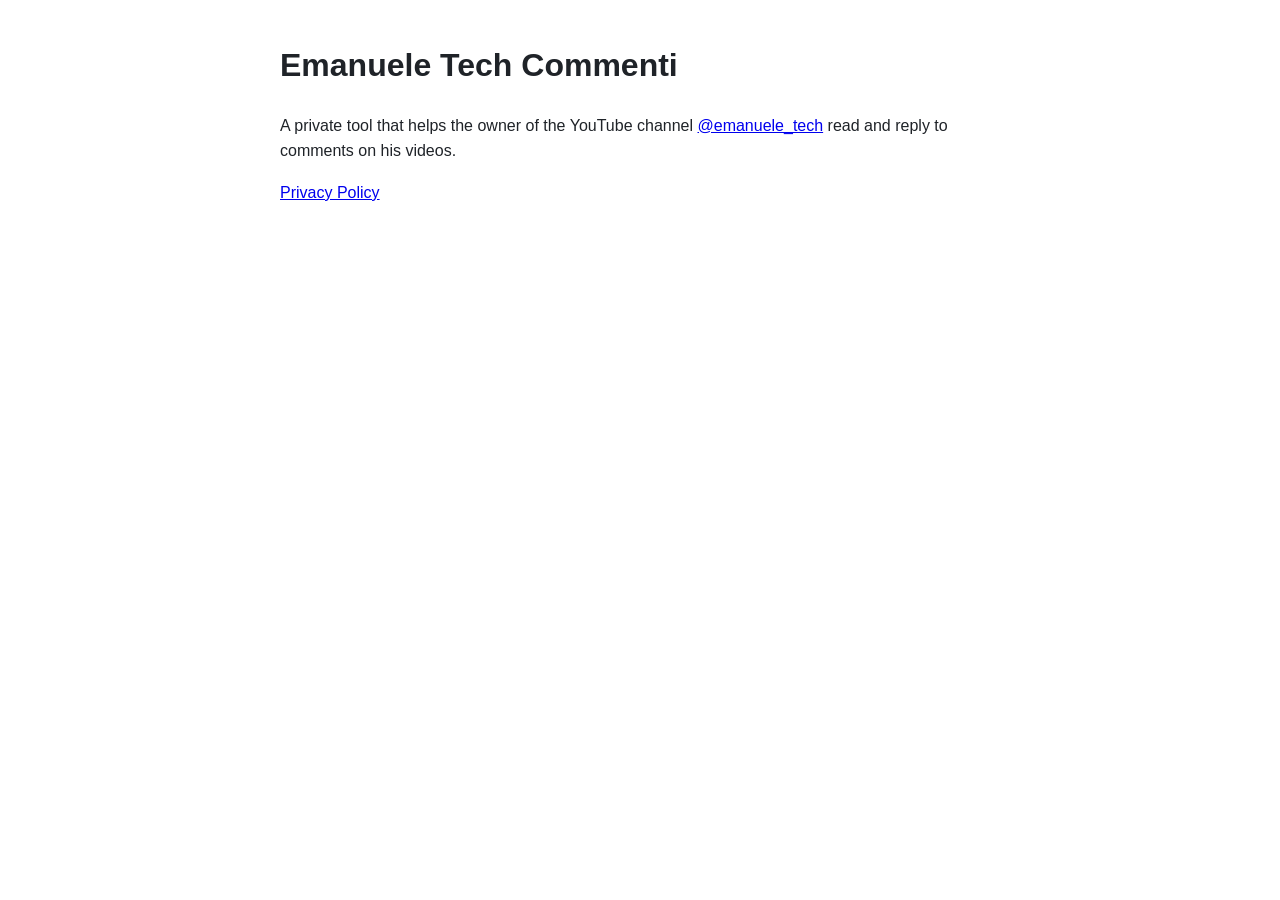
==== index.html @ bf9ad86f "Home page" ====
<!doctype html>
<html lang="en">
<head>
<meta charset="utf-8">
<meta name="viewport" content="width=device-width, initial-scale=1">
<title>Emanuele Tech Commenti</title>
<style>
  body { font-family: -apple-system, BlinkMacSystemFont, "Segoe UI", Roboto, sans-serif; max-width: 720px; margin: 40px auto; padding: 0 16px; line-height: 1.6; color: #1f2328; }
</style>
</head>
<body>
<h1>Emanuele Tech Commenti</h1>
<p>A private tool that helps the owner of the YouTube channel
<a href="https://www.youtube.com/@emanuele_tech">@emanuele_tech</a> read and reply to comments on his videos.</p>
<p><a href="privacy.html">Privacy Policy</a></p>
</body>
</html>
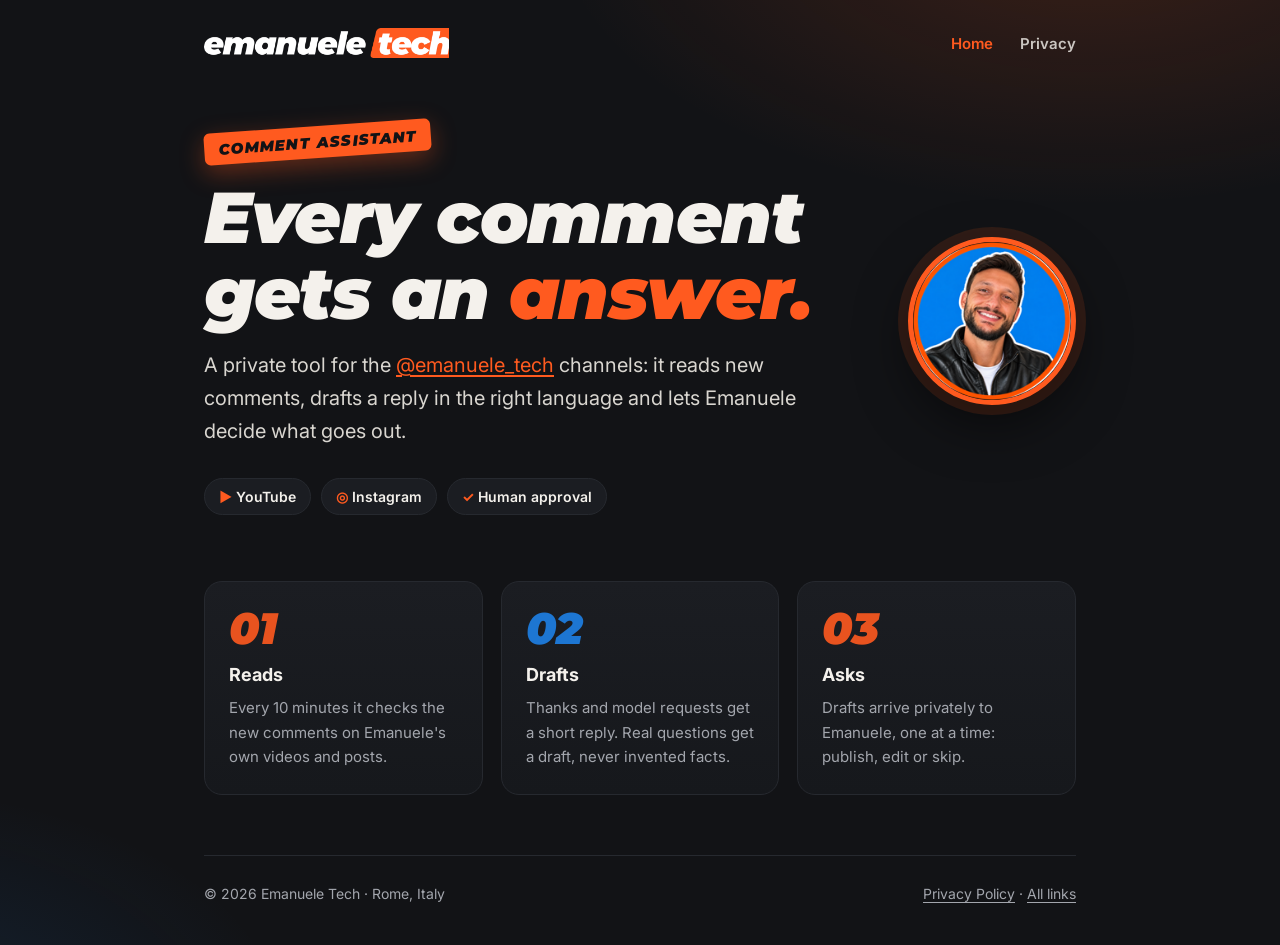
==== commit 5e26a9ff: "Pages in the Emanuele Tech style: home and privacy policy" ====
--- a/index.html
+++ b/index.html
@@ -4,14 +4,60 @@
 <meta charset="utf-8">
 <meta name="viewport" content="width=device-width, initial-scale=1">
 <title>Emanuele Tech Commenti</title>
-<style>
-  body { font-family: -apple-system, BlinkMacSystemFont, "Segoe UI", Roboto, sans-serif; max-width: 720px; margin: 40px auto; padding: 0 16px; line-height: 1.6; color: #1f2328; }
-</style>
+<meta name="description" content="The private comment assistant of Emanuele Tech: it reads new comments, drafts replies and lets Emanuele approve them.">
+<link rel="icon" href="assets/avatar.png">
+<link rel="preconnect" href="https://fonts.googleapis.com">
+<link rel="preconnect" href="https://fonts.gstatic.com" crossorigin>
+<link href="https://fonts.googleapis.com/css2?family=Inter:wght@400;600&family=Montserrat:ital,wght@1,900&display=swap" rel="stylesheet">
+<link rel="stylesheet" href="style.css">
 </head>
 <body>
-<h1>Emanuele Tech Commenti</h1>
-<p>A private tool that helps the owner of the YouTube channel
-<a href="https://www.youtube.com/@emanuele_tech">@emanuele_tech</a> read and reply to comments on his videos.</p>
-<p><a href="privacy.html">Privacy Policy</a></p>
+<div class="wrap">
+  <header class="top">
+    <a href="./"><img src="assets/logo.png" alt="Emanuele Tech"></a>
+    <nav>
+      <a href="./" aria-current="page">Home</a>
+      <a href="privacy.html">Privacy</a>
+    </nav>
+  </header>
+
+  <section class="hero">
+    <div>
+      <span class="tag">Comment assistant</span>
+      <h1>Every comment<br>gets an <em>answer.</em></h1>
+      <p class="lead">A private tool for the <a href="https://www.youtube.com/@emanuele_tech">@emanuele_tech</a> channels:
+        it reads new comments, drafts a reply in the right language and lets Emanuele decide what goes out.</p>
+      <div class="chips">
+        <span class="chip"><b>▶</b> YouTube</span>
+        <span class="chip"><b>◎</b> Instagram</span>
+        <span class="chip"><b>✓</b> Human approval</span>
+      </div>
+    </div>
+    <img class="avatar" src="assets/avatar.png" alt="Emanuele">
+  </section>
+
+  <div class="grid">
+    <div class="card">
+      <div class="n">01</div>
+      <h3>Reads</h3>
+      <p>Every 10 minutes it checks the new comments on Emanuele's own videos and posts.</p>
+    </div>
+    <div class="card blue">
+      <div class="n">02</div>
+      <h3>Drafts</h3>
+      <p>Thanks and model requests get a short reply. Real questions get a draft, never invented facts.</p>
+    </div>
+    <div class="card">
+      <div class="n">03</div>
+      <h3>Asks</h3>
+      <p>Drafts arrive privately to Emanuele, one at a time: publish, edit or skip.</p>
+    </div>
+  </div>
+
+  <footer>
+    <span>© 2026 Emanuele Tech · Rome, Italy</span>
+    <span><a href="privacy.html">Privacy Policy</a> · <a href="https://linktr.ee/emanuele_tech">All links</a></span>
+  </footer>
+</div>
 </body>
 </html>
--- a/style.css
+++ b/style.css
@@ -0,0 +1,123 @@
+:root {
+  --ink: #121316;
+  --ink-2: #1b1d22;
+  --ink-3: #26292f;
+  --orange: #ff5a1f;
+  --blue: #1e80e6;
+  --paper: #f4f1ec;
+  --muted: #a3a6ad;
+}
+
+* { box-sizing: border-box; }
+
+html { background: var(--ink); }
+
+body {
+  margin: 0;
+  color: var(--paper);
+  font: 17px/1.65 "Inter", -apple-system, BlinkMacSystemFont, "Segoe UI", Roboto, sans-serif;
+  background:
+    radial-gradient(900px 500px at 85% -10%, rgba(255, 90, 31, .18), transparent 60%),
+    radial-gradient(700px 420px at -10% 110%, rgba(30, 128, 230, .14), transparent 60%),
+    var(--ink);
+  min-height: 100vh;
+}
+
+a { color: var(--orange); text-underline-offset: 3px; }
+a:hover { color: #ff7b4a; }
+
+.wrap { max-width: 920px; margin: 0 auto; padding: 0 24px; }
+
+/* header */
+.top {
+  display: flex; align-items: center; justify-content: space-between;
+  padding: 28px 0;
+}
+.top img { height: 30px; display: block; }
+.top nav a {
+  color: var(--paper); text-decoration: none; font-weight: 600; font-size: 15px;
+  margin-left: 22px; opacity: .8;
+}
+.top nav a:hover, .top nav a[aria-current] { opacity: 1; color: var(--orange); }
+
+/* the tilted tag of the brand */
+.tag {
+  display: inline-block;
+  background: var(--orange); color: var(--ink);
+  font: 900 italic 15px/1 "Montserrat", sans-serif;
+  letter-spacing: .08em; text-transform: uppercase;
+  padding: 9px 14px 8px; border-radius: 6px;
+  transform: rotate(-4deg);
+  box-shadow: 0 8px 24px rgba(255, 90, 31, .35);
+}
+
+h1, h2 {
+  font-family: "Montserrat", sans-serif; font-style: italic; font-weight: 900;
+  letter-spacing: -.02em; line-height: 1.05; margin: 0;
+}
+h1 { font-size: clamp(40px, 7vw, 72px); margin: 22px 0 18px; }
+h1 em { color: var(--orange); font-style: italic; }
+h2 { font-size: 26px; margin-bottom: 10px; }
+
+.lead { font-size: 20px; color: #d9d6d0; max-width: 640px; margin: 0 0 30px; }
+
+/* hero */
+.hero { padding: 40px 0 56px; display: grid; grid-template-columns: 1fr auto; gap: 40px; align-items: center; }
+.avatar {
+  width: 168px; height: 168px; border-radius: 50%;
+  border: 5px solid var(--orange);
+  box-shadow: 0 0 0 10px rgba(255, 90, 31, .12), 0 20px 50px rgba(0, 0, 0, .5);
+}
+.chips { display: flex; flex-wrap: wrap; gap: 10px; }
+.chip {
+  border: 1px solid var(--ink-3); background: var(--ink-2);
+  border-radius: 999px; padding: 6px 14px; font-size: 14px; font-weight: 600;
+}
+.chip b { color: var(--orange); }
+
+/* steps */
+.grid { display: grid; grid-template-columns: repeat(3, 1fr); gap: 18px; margin: 10px 0 60px; }
+.card {
+  background: linear-gradient(180deg, var(--ink-2), #16181c);
+  border: 1px solid var(--ink-3); border-radius: 18px; padding: 24px;
+  position: relative; overflow: hidden;
+}
+.card .n {
+  font: 900 italic 44px/1 "Montserrat", sans-serif; color: var(--orange); opacity: .9;
+}
+.card h3 { margin: 10px 0 6px; font-size: 18px; }
+.card p { margin: 0; color: var(--muted); font-size: 15px; }
+.card.blue .n { color: var(--blue); }
+
+/* document pages */
+.doc { padding: 20px 0 40px; }
+.doc .meta { color: var(--muted); font-size: 15px; margin-bottom: 34px; }
+.section {
+  background: var(--ink-2); border: 1px solid var(--ink-3);
+  border-left: 4px solid var(--orange);
+  border-radius: 14px; padding: 22px 26px; margin-bottom: 18px;
+}
+.section.blue { border-left-color: var(--blue); }
+.section h2 { font-size: 21px; }
+.section ul { margin: 8px 0 0; padding-left: 20px; }
+.section li { margin: 6px 0; }
+.section p { margin: 8px 0 0; }
+
+footer {
+  border-top: 1px solid var(--ink-3); margin-top: 30px;
+  padding: 26px 0 40px; color: var(--muted); font-size: 14px;
+  display: flex; justify-content: space-between; flex-wrap: wrap; gap: 12px;
+}
+footer a { color: var(--muted); }
+
+@media (max-width: 760px) {
+  .hero { grid-template-columns: 1fr; padding-top: 10px; }
+  .avatar { width: 120px; height: 120px; order: -1; }
+  .grid { grid-template-columns: 1fr; }
+  .top nav a { margin-left: 14px; }
+  .lead { font-size: 18px; }
+  h1 { font-size: 38px; }
+  .top img { height: 24px; }
+  .section { padding: 18px 18px; }
+  a { overflow-wrap: anywhere; }
+}
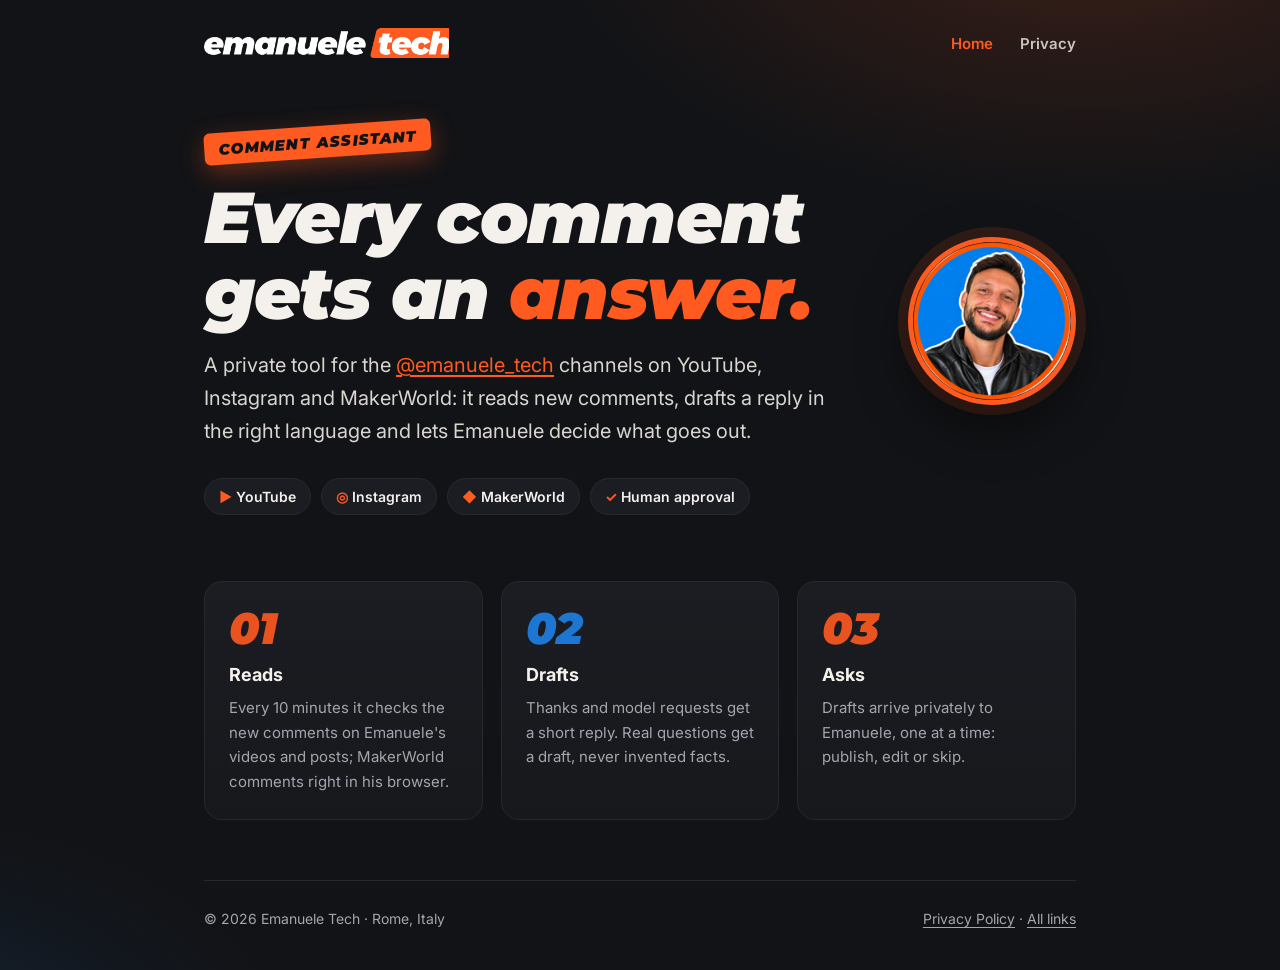
==== commit 8dbdf628: "Pages: Instagram and MakerWorld" ====
--- a/index.html
+++ b/index.html
@@ -25,11 +25,12 @@
     <div>
       <span class="tag">Comment assistant</span>
       <h1>Every comment<br>gets an <em>answer.</em></h1>
-      <p class="lead">A private tool for the <a href="https://www.youtube.com/@emanuele_tech">@emanuele_tech</a> channels:
+      <p class="lead">A private tool for the <a href="https://linktr.ee/emanuele_tech">@emanuele_tech</a> channels on YouTube, Instagram and MakerWorld:
         it reads new comments, drafts a reply in the right language and lets Emanuele decide what goes out.</p>
       <div class="chips">
         <span class="chip"><b>▶</b> YouTube</span>
         <span class="chip"><b>◎</b> Instagram</span>
+        <span class="chip"><b>◆</b> MakerWorld</span>
         <span class="chip"><b>✓</b> Human approval</span>
       </div>
     </div>
@@ -40,7 +41,7 @@
     <div class="card">
       <div class="n">01</div>
       <h3>Reads</h3>
-      <p>Every 10 minutes it checks the new comments on Emanuele's own videos and posts.</p>
+      <p>Every 10 minutes it checks the new comments on Emanuele's videos and posts; MakerWorld comments right in his browser.</p>
     </div>
     <div class="card blue">
       <div class="n">02</div>
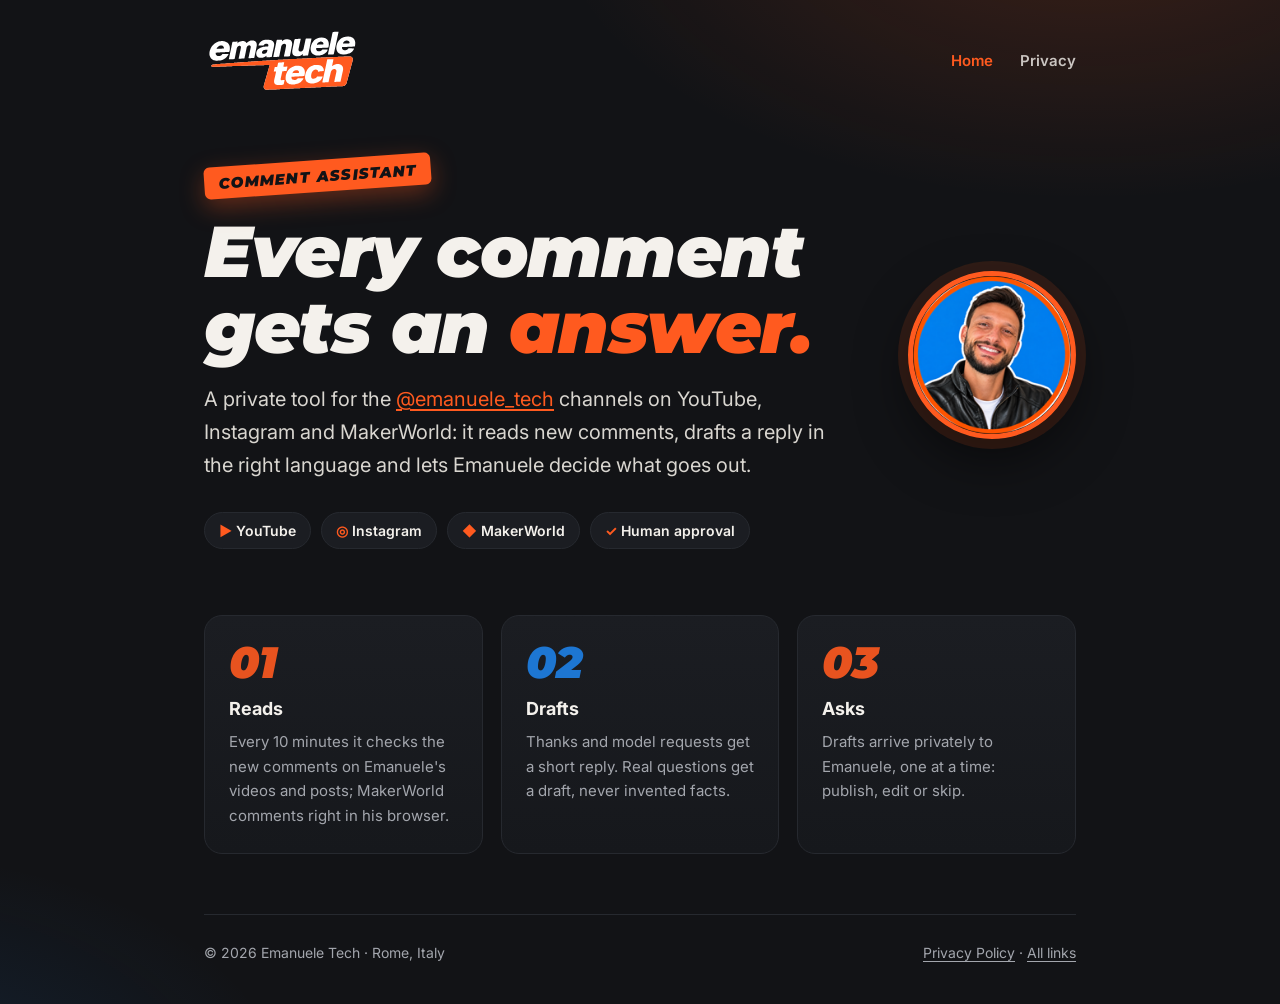
==== commit 695f9d56: "Pages: official Emanuele Tech logo" ====
--- a/index.html
+++ b/index.html
@@ -14,7 +14,7 @@
 <body>
 <div class="wrap">
   <header class="top">
-    <a href="./"><img src="assets/logo.png" alt="Emanuele Tech"></a>
+    <a href="./"><img src="assets/logo.svg" alt="Emanuele Tech"></a>
     <nav>
       <a href="./" aria-current="page">Home</a>
       <a href="privacy.html">Privacy</a>
--- a/style.css
+++ b/style.css
@@ -33,7 +33,7 @@
   display: flex; align-items: center; justify-content: space-between;
   padding: 28px 0;
 }
-.top img { height: 30px; display: block; }
+.top img { height: 64px; display: block; }
 .top nav a {
   color: var(--paper); text-decoration: none; font-weight: 600; font-size: 15px;
   margin-left: 22px; opacity: .8;
@@ -117,7 +117,7 @@
   .top nav a { margin-left: 14px; }
   .lead { font-size: 18px; }
   h1 { font-size: 38px; }
-  .top img { height: 24px; }
+  .top img { height: 40px; }
   .section { padding: 18px 18px; }
   a { overflow-wrap: anywhere; }
 }
